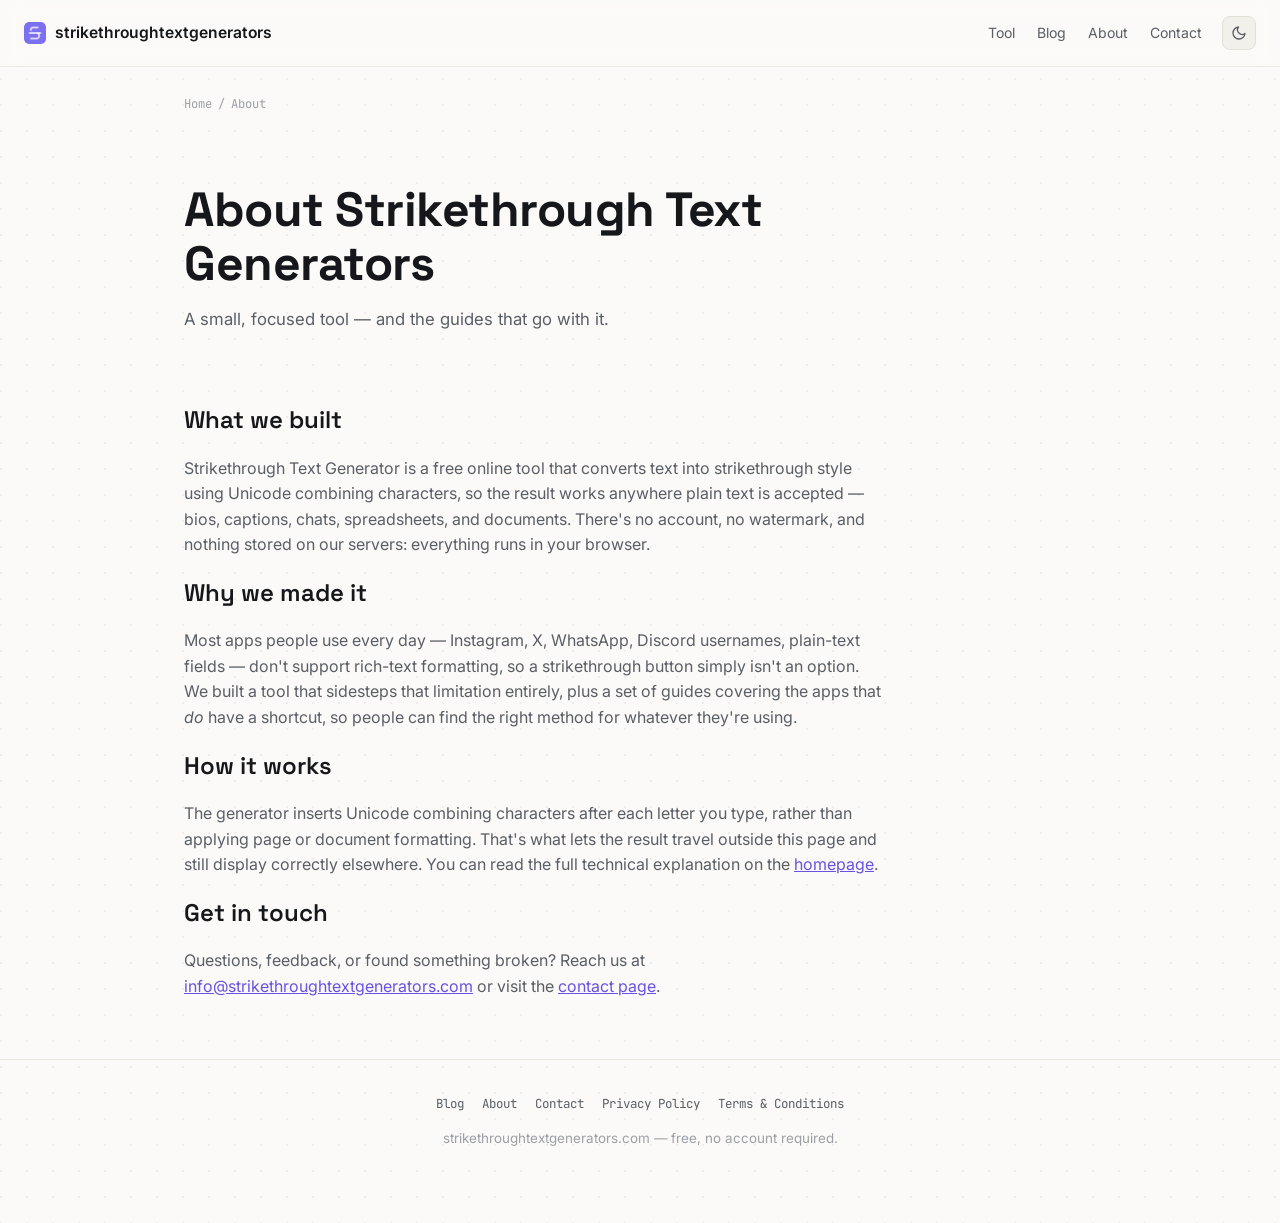
==== about/index.html @ 2385ddaf "Add files via upload" ====
<!DOCTYPE html>
<html lang="en">
<head>
<meta charset="UTF-8">
<meta name="viewport" content="width=device-width, initial-scale=1.0">
<title>About Us — Strikethrough Text Generators</title>
<meta name="description" content="Strikethrough Text Generators is a free, no-signup tool for generating Unicode strikethrough text, built to work in bios, chats, docs, and anywhere else plain text goes.">
<meta name="robots" content="index, follow">
<link rel="canonical" href="https://strikethroughtextgenerators.com/about/">
<link rel="icon" type="image/png" href="/favicon-96x96.png" sizes="96x96" />
<link rel="icon" type="image/svg+xml" href="/favicon.svg" />
<link rel="shortcut icon" href="/favicon.ico" />
<link rel="apple-touch-icon" sizes="180x180" href="/apple-touch-icon.png" />
<meta name="apple-mobile-web-app-title" content="strikethroughtextgenerators" />
<link rel="manifest" href="/site.webmanifest" />

<meta property="og:type" content="website">
<meta property="og:title" content="About Us — Strikethrough Text Generators">
<meta property="og:description" content="A free, no-signup tool for generating Unicode strikethrough text.">
<meta property="og:url" content="https://strikethroughtextgenerators.com/about/">
<meta property="og:site_name" content="Strikethrough Text Generators">

<script>(function(){try{if(localStorage.getItem('stg-theme')==='dark'){document.documentElement.setAttribute('data-theme','dark');}}catch(e){}})();</script>

<script type="application/ld+json">
{ "@context":"https://schema.org","@type":"BreadcrumbList","itemListElement":[
  {"@type":"ListItem","position":1,"name":"Home","item":"https://strikethroughtextgenerators.com/"},
  {"@type":"ListItem","position":2,"name":"About","item":"https://strikethroughtextgenerators.com/about/"}
]}
</script>
<script type="application/ld+json">
{ "@context":"https://schema.org","@type":"AboutPage",
  "url":"https://strikethroughtextgenerators.com/about/",
  "mainEntity":{"@type":"Organization","name":"Strikethrough Text Generators","url":"https://strikethroughtextgenerators.com/","email":"info@strikethroughtextgenerators.com"} }
</script>

<link rel="preconnect" href="https://fonts.googleapis.com">
<link rel="preconnect" href="https://fonts.gstatic.com" crossorigin>
<link href="https://fonts.googleapis.com/css2?family=Space+Grotesk:wght@500;600;700&family=Inter:wght@400;500;600&family=JetBrains+Mono:wght@400;500&display=swap" rel="stylesheet">
<link rel="stylesheet" href="/assets/css/style.css">
</head>
<body>

<header class="top">
  <a class="brand" href="/"><img src="/favicon-96x96.png" alt="Strikethrough Text Generators logo" width="22" height="22" style="border-radius:5px;display:block;"><span class="brand-text">strikethroughtextgenerators</span></a>
  <div class="header-right">
    <button class="mobile-menu-btn" id="mobileMenuToggle" type="button" aria-label="Menu" aria-expanded="false">
  <svg viewBox="0 0 24 24" fill="none" stroke="currentColor" stroke-width="2" stroke-linecap="round"><path d="M3 6h18M3 12h18M3 18h18"/></svg>
</button>
    <nav class="top-links"><a href="/#tool">Tool</a><a href="/blog/">Blog</a><a href="/about/">About</a><a href="/contact/">Contact</a></nav>
    <button class="theme-toggle" id="themeToggle" type="button" aria-label="Toggle dark mode" aria-pressed="false">
      <svg class="icon-moon" viewBox="0 0 24 24" fill="none" stroke="currentColor" stroke-width="2" stroke-linecap="round" stroke-linejoin="round"><path d="M21 12.79A9 9 0 1 1 11.21 3 7 7 0 0 0 21 12.79z"/></svg>
      <svg class="icon-sun" viewBox="0 0 24 24" fill="none" stroke="currentColor" stroke-width="2" stroke-linecap="round" stroke-linejoin="round"><circle cx="12" cy="12" r="4"/><path d="M12 2v2M12 20v2M4.93 4.93l1.41 1.41M17.66 17.66l1.41 1.41M2 12h2M20 12h2M6.34 17.66l-1.41 1.41M19.07 4.93l-1.41 1.41"/></svg>
    </button>
  </div>
</header>

<div class="wrap">
  <p class="breadcrumb"><a href="/">Home</a><span class="sep">/</span>About</p>
  <section class="hero" style="text-align:left; padding-left:0; padding-right:0;">
    <h1 style="margin-left:0;">About Strikethrough Text Generators</h1>
    <p class="lede" style="margin-left:0;">A small, focused tool — and the guides that go with it.</p>
  </section>
</div>

<main>
  <div class="wrap">
    <section class="section">
      <h2>What we built</h2>
      <p>Strikethrough Text Generator is a free online tool that converts text into strikethrough style using Unicode combining characters, so the result works anywhere plain text is accepted — bios, captions, chats, spreadsheets, and documents. There's no account, no watermark, and nothing stored on our servers: everything runs in your browser.</p>

      <h2>Why we made it</h2>
      <p>Most apps people use every day — Instagram, X, WhatsApp, Discord usernames, plain-text fields — don't support rich-text formatting, so a strikethrough button simply isn't an option. We built a tool that sidesteps that limitation entirely, plus a set of guides covering the apps that <em>do</em> have a shortcut, so people can find the right method for whatever they're using.</p>

      <h2>How it works</h2>
      <p>The generator inserts Unicode combining characters after each letter you type, rather than applying page or document formatting. That's what lets the result travel outside this page and still display correctly elsewhere. You can read the full technical explanation on the <a href="/">homepage</a>.</p>

      <h2>Get in touch</h2>
      <p>Questions, feedback, or found something broken? Reach us at <a href="mailto:info@strikethroughtextgenerators.com">info@strikethroughtextgenerators.com</a> or visit the <a href="/contact/">contact page</a>.</p>
    </section>
  </div>
</main>

<footer class="site-footer">
  <div class="foot-links"><a href="/blog/">Blog</a><a href="/about/">About</a><a href="/contact/">Contact</a><a href="/privacy/">Privacy Policy</a><a href="/terms/">Terms &amp; Conditions</a></div>
  <p>strikethroughtextgenerators.com — free, no account required.</p>
</footer>

<script src="/assets/js/theme.js"></script>
</body>
</html>
---- assets/css/style.css ----
/* ============================================================
   strikethroughtextgenerators.com — shared sitewide stylesheet
   Used by every page. Do not duplicate into individual pages.
   ============================================================ */

:root{
  /* light theme (default) */
  --bg: #FBFAF8;
  --bg-elevated: #F2F0EA;
  --bg-card: #FFFFFF;
  --border: #E3E0D8;
  --border-soft: #ECE9E1;
  --text: #16171A;
  --text-muted: #5A5E65;
  --text-faint: #9CA0A6;
  --accent: #6952E0;
  --accent-soft: rgba(105,82,224,0.09);
  --accent-contrast: #FFFFFF;
  --line: #D9852B;
  --dot: rgba(20,20,25,0.055);
  --radius: 10px;
  --success: #1E9A56;
  color-scheme: light;
}
html[data-theme="dark"]{
  --bg: #0A0B0D;
  --bg-elevated: #131417;
  --bg-card: #17181C;
  --border: #24262B;
  --border-soft: #1C1D21;
  --text: #F1F2F4;
  --text-muted: #90959E;
  --text-faint: #5B6068;
  --accent: #7C6FF0;
  --accent-soft: rgba(124,111,240,0.14);
  --accent-contrast: #FFFFFF;
  --line: #F2B84B;
  --dot: rgba(255,255,255,0.045);
  --success: #4ADE80;
  color-scheme: dark;
}

*{box-sizing:border-box;}
html{scroll-behavior:smooth;}
body{
  margin:0;
  background:
    radial-gradient(circle at 1px 1px, var(--dot) 1px, transparent 0) 0 0/26px 26px,
    var(--bg);
  color:var(--text);
  font-family:'Inter', sans-serif;
  line-height:1.6;
  -webkit-font-smoothing:antialiased;
  transition: background-color .2s ease, color .2s ease;
}
a{color:var(--accent);}
.mono{font-family:'JetBrains Mono', monospace;}
img{max-width:100%; height:auto;}

.wrap{max-width:960px; margin:0 auto; padding:0 24px;}
@media (max-width:480px){ .wrap{padding:0 16px;} }

/* ---------- header ---------- */
header.top{
  position:sticky; top:0; z-index:20;
  display:flex; align-items:center; justify-content:space-between; gap:12px;
  padding:16px 24px;
  background:color-mix(in srgb, var(--bg) 82%, transparent);
  backdrop-filter:blur(10px);
  border-bottom:1px solid var(--border-soft);
}
@media (max-width:480px){ header.top{padding:14px 16px;} }

.brand{display:flex; align-items:center; gap:9px; font-weight:600; font-size:0.98rem; white-space:nowrap; text-decoration:none; color:var(--text);}
.brand-mark{
  width:22px; height:22px; border-radius:5px;
  background:linear-gradient(135deg, var(--accent), #4B3FD1);
  display:flex; align-items:center; justify-content:center;
  font-family:'JetBrains Mono', monospace; font-size:12px; font-weight:700; color:#fff;
  flex:0 0 auto;
}
@media (max-width:420px){ .brand span.brand-text{display:none;} }

.header-right{display:flex; align-items:center; gap:20px;}
nav.top-links{display:flex; gap:22px; font-size:0.88rem; color:var(--text-muted);}
nav.top-links a{color:var(--text-muted); text-decoration:none;}
nav.top-links a:hover{color:var(--text);}
@media (max-width:680px){ nav.top-links{display:none;} }

.theme-toggle{
  display:flex; align-items:center; justify-content:center;
  width:34px; height:34px; border-radius:8px;
  background:var(--bg-elevated); border:1px solid var(--border);
  color:var(--text-muted); cursor:pointer; flex:0 0 auto;
}
.theme-toggle:hover{color:var(--text); border-color:var(--accent);}
.theme-toggle svg{width:16px; height:16px;}
.theme-toggle .icon-sun{display:none;}
html[data-theme="dark"] .theme-toggle .icon-moon{display:none;}
html[data-theme="dark"] .theme-toggle .icon-sun{display:block;}
.theme-toggle:focus-visible{ outline:2px solid var(--accent); outline-offset:2px; }

.mobile-menu-btn{display:none;}
@media (max-width:680px){
  header.top{position:sticky;}
  .mobile-menu-btn{display:flex; align-items:center; justify-content:center; width:34px; height:34px; border-radius:8px; background:var(--bg-elevated); border:1px solid var(--border); color:var(--text-muted); cursor:pointer;}
  .mobile-menu-btn svg{width:18px; height:18px;}
  nav.top-links{
    display:none; position:absolute; top:100%; left:0; right:0;
    flex-direction:column; background:var(--bg-card); border-bottom:1px solid var(--border);
    padding:16px 24px; gap:16px; z-index:30;
  }
  nav.top-links.open{display:flex;}
}

/* ---------- breadcrumb ---------- */
.breadcrumb{
  font-family:'JetBrains Mono', monospace; font-size:0.76rem; color:var(--text-faint);
  padding:16px 0 0; display:flex; gap:6px; flex-wrap:wrap;
}
.breadcrumb a{color:var(--text-faint); text-decoration:none;}
.breadcrumb a:hover{color:var(--accent);}
.breadcrumb span.sep{color:var(--text-faint);}

/* ---------- hero (shared shape, page-specific text) ---------- */
.hero{padding:56px 24px 24px; text-align:center;}
@media (max-width:600px){ .hero{padding:40px 16px 18px;} }
.badge{
  display:inline-flex; align-items:center; gap:7px;
  font-family:'JetBrains Mono', monospace; font-size:0.72rem;
  color:var(--text-muted);
  border:1px solid var(--border); border-radius:20px;
  padding:5px 12px; margin-bottom:20px;
}
.badge .dot{width:6px; height:6px; border-radius:50%; background:var(--success);}

h1{
  font-family:'Space Grotesk', sans-serif;
  font-weight:700;
  font-size:clamp(1.8rem, 6vw, 3rem);
  line-height:1.12;
  margin:0 auto 16px;
  max-width:22ch;
  letter-spacing:-0.01em;
}
.strike-wrap{position:relative; display:inline-block;}
.strike-wrap svg{position:absolute; left:-2%; top:52%; width:104%; height:auto; pointer-events:none;}
.strike-wrap path{
  stroke:var(--line); stroke-width:4; fill:none; stroke-linecap:round;
  stroke-dasharray:340; stroke-dashoffset:340;
  animation: draw 0.9s 0.4s cubic-bezier(.65,0,.35,1) forwards;
}
@media (prefers-reduced-motion: reduce){ .strike-wrap path{ animation:none; stroke-dashoffset:0; } }
@keyframes draw{ to{ stroke-dashoffset:0; } }

.lede{color:var(--text-muted); font-size:1.05rem; max-width:56ch; margin:0 auto;}
@media (max-width:480px){ .lede{font-size:0.96rem;} }

/* ---------- generic content sections (blog + info pages) ---------- */
main .section{padding:44px 0;}
@media (max-width:600px){ main .section{padding:32px 0;} }

main .section h2{
  font-family:'Space Grotesk', sans-serif; font-weight:600;
  font-size:1.5rem; margin:0 0 14px;
}
@media (max-width:480px){ main .section h2{font-size:1.28rem;} }

main .section h3{
  font-family:'Space Grotesk', sans-serif; font-weight:600;
  font-size:1.15rem; margin:26px 0 10px;
}

main .section .eyebrow{
  font-family:'JetBrains Mono', monospace; font-size:0.72rem;
  color:var(--accent); text-transform:uppercase; letter-spacing:0.1em;
  margin:0 0 10px;
}
main .section p{color:var(--text-muted); max-width:70ch;}
main .section p + p{margin-top:12px;}
main .section ul, main .section ol{color:var(--text-muted); max-width:70ch; padding-left:22px;}
main .section li + li{margin-top:6px;}
main .section strong{color:var(--text);}
main .section code{
  font-family:'JetBrains Mono', monospace; font-size:0.88em;
  background:var(--bg-elevated); border:1px solid var(--border);
  padding:2px 6px; border-radius:4px; color:var(--text);
}

/* ---------- callout / CTA box ---------- */
.callout{
  background:var(--bg-card); border:1px solid var(--border); border-radius:var(--radius);
  padding:20px 22px; margin:24px 0;
}
.callout p{margin:0 0 12px;}
.callout .btn{
  display:inline-flex; align-items:center; gap:8px;
  font-family:'JetBrains Mono', monospace; font-weight:500; font-size:0.85rem;
  background:var(--accent); color:var(--accent-contrast); border:none;
  padding:10px 16px; border-radius:7px; text-decoration:none;
}
.callout .btn:hover{filter:brightness(1.1);}

/* ---------- comparison / shortcut table ---------- */
table.shortcut-table{
  width:100%; border-collapse:collapse; margin:18px 0;
  font-size:0.92rem;
}
table.shortcut-table th, table.shortcut-table td{
  border:1px solid var(--border); padding:10px 12px; text-align:left;
}
table.shortcut-table th{
  background:var(--bg-elevated); font-family:'JetBrains Mono', monospace; font-size:0.78rem;
  text-transform:uppercase; letter-spacing:0.05em; color:var(--text-muted);
}
table.shortcut-table td{color:var(--text-muted);}
table.shortcut-table td strong{color:var(--text);}
@media (max-width:640px){
  table.shortcut-table{font-size:0.84rem;}
  table.shortcut-table th, table.shortcut-table td{padding:8px;}
}

/* ---------- platform grid (reused from homepage) ---------- */
.platform-grid{
  display:grid; grid-template-columns:repeat(auto-fit,minmax(150px,1fr));
  gap:1px; background:var(--border); border:1px solid var(--border); margin-top:22px; border-radius:var(--radius); overflow:hidden;
}
@media (max-width:480px){ .platform-grid{grid-template-columns:repeat(2,1fr);} }
.platform-cell{background:var(--bg-card); padding:16px;}
.platform-cell .name{font-family:'JetBrains Mono', monospace; font-weight:500; font-size:0.85rem;}
.platform-cell .note{font-size:0.82rem; color:var(--text-faint); margin-top:4px;}

/* ---------- steps ---------- */
ol.steps{list-style:none; padding-left:0; counter-reset:step; margin-top:20px;}
ol.steps li{counter-increment:step; display:flex; gap:16px; padding:14px 0; border-top:1px solid var(--border-soft);}
ol.steps li:last-child{border-bottom:1px solid var(--border-soft);}
ol.steps li::before{
  content:counter(step); font-family:'JetBrains Mono', monospace; color:var(--accent);
  width:22px; flex:0 0 auto;
}
ol.steps li p{margin:0; color:var(--text);}
ol.steps li .sub{display:block; color:var(--text-muted); font-size:0.9rem; margin-top:2px;}

/* ---------- FAQ ---------- */
.faq-item{border-top:1px solid var(--border-soft); padding:16px 0;}
.faq-item:last-child{border-bottom:1px solid var(--border-soft);}
.faq-item summary{
  cursor:pointer; list-style:none; display:flex; justify-content:space-between; align-items:center;
  font-weight:500; font-size:0.98rem; gap:12px; color:var(--text);
}
.faq-item summary::-webkit-details-marker{display:none;}
.faq-item summary::after{content:"+"; color:var(--accent); font-family:'JetBrains Mono', monospace;}
.faq-item[open] summary::after{content:"–";}
.faq-item .a{color:var(--text-muted); margin-top:10px; max-width:64ch; font-size:0.94rem;}

/* ---------- related / internal links ---------- */
.related-grid{
  display:grid; grid-template-columns:repeat(auto-fit,minmax(220px,1fr));
  gap:14px; margin-top:20px;
}
.related-card{
  display:block; background:var(--bg-card); border:1px solid var(--border);
  border-radius:var(--radius); padding:16px 18px; text-decoration:none;
}
.related-card:hover{border-color:var(--accent);}
.related-card .k{font-family:'JetBrains Mono', monospace; font-size:0.7rem; color:var(--accent); text-transform:uppercase; letter-spacing:0.08em;}
.related-card .t{color:var(--text); font-weight:600; margin-top:6px; font-size:0.98rem;}

/* ---------- blog index list ---------- */
.post-list{margin-top:24px;}
.post-item{
  display:block; padding:20px 0; border-top:1px solid var(--border-soft); text-decoration:none;
}
.post-item:last-child{border-bottom:1px solid var(--border-soft);}
.post-item .t{font-family:'Space Grotesk', sans-serif; font-weight:600; font-size:1.15rem; color:var(--text);}
.post-item .d{color:var(--text-muted); font-size:0.92rem; margin-top:6px; max-width:65ch;}
.post-item:hover .t{color:var(--accent);}

.post-item{display:flex; gap:16px; align-items:center;}
.post-item img{width:96px; height:64px; object-fit:cover; border-radius:8px; flex:0 0 auto;}
.post-item .txt{flex:1;}
@media (max-width:480px){ .post-item img{width:72px; height:48px;} }

/* ---------- buttons (shared) ---------- */
button.primary, a.primary{
  font-family:'JetBrains Mono', monospace; font-weight:500; font-size:0.85rem;
  background:var(--accent); color:var(--accent-contrast); border:none;
  padding:10px 16px; border-radius:7px; cursor:pointer; text-decoration:none; display:inline-block;
}
button.primary:hover, a.primary:hover{filter:brightness(1.1);}
button.ghost, a.ghost{
  font-family:'JetBrains Mono', monospace; font-weight:500; font-size:0.85rem;
  background:transparent; color:var(--text-muted); border:1px solid var(--border);
  padding:10px 16px; border-radius:7px; cursor:pointer; text-decoration:none; display:inline-block;
}
button.ghost:hover, a.ghost:hover{color:var(--text); border-color:var(--accent);}
button:focus-visible, a:focus-visible{ outline:2px solid var(--accent); outline-offset:2px; }

/* ---------- simple form (contact page) ---------- */
.form-field{margin-bottom:16px;}
.form-field label{display:block; font-family:'JetBrains Mono', monospace; font-size:0.75rem; text-transform:uppercase; letter-spacing:0.06em; color:var(--text-faint); margin-bottom:6px;}
.form-field input, .form-field textarea{
  width:100%; padding:10px 12px; border-radius:7px; border:1px solid var(--border);
  background:var(--bg-card); color:var(--text); font-family:'Inter',sans-serif; font-size:0.95rem;
}
.form-field textarea{min-height:120px; resize:vertical;}
.form-field input:focus, .form-field textarea:focus{outline:2px solid var(--accent); outline-offset:1px;}

/* ---------- footer ---------- */
footer.site-footer{
  border-top:1px solid var(--border-soft);
  padding:34px 24px 60px; text-align:center;
  color:var(--text-faint); font-size:0.84rem;
}
footer.site-footer .foot-links{
  display:flex; justify-content:center; gap:18px; flex-wrap:wrap; margin-bottom:14px;
  font-family:'JetBrains Mono', monospace; font-size:0.78rem;
}
footer.site-footer .foot-links a{color:var(--text-muted); text-decoration:none;}
footer.site-footer .foot-links a:hover{color:var(--accent);}

@media (prefers-reduced-motion: reduce){ *{transition:none !important;} }
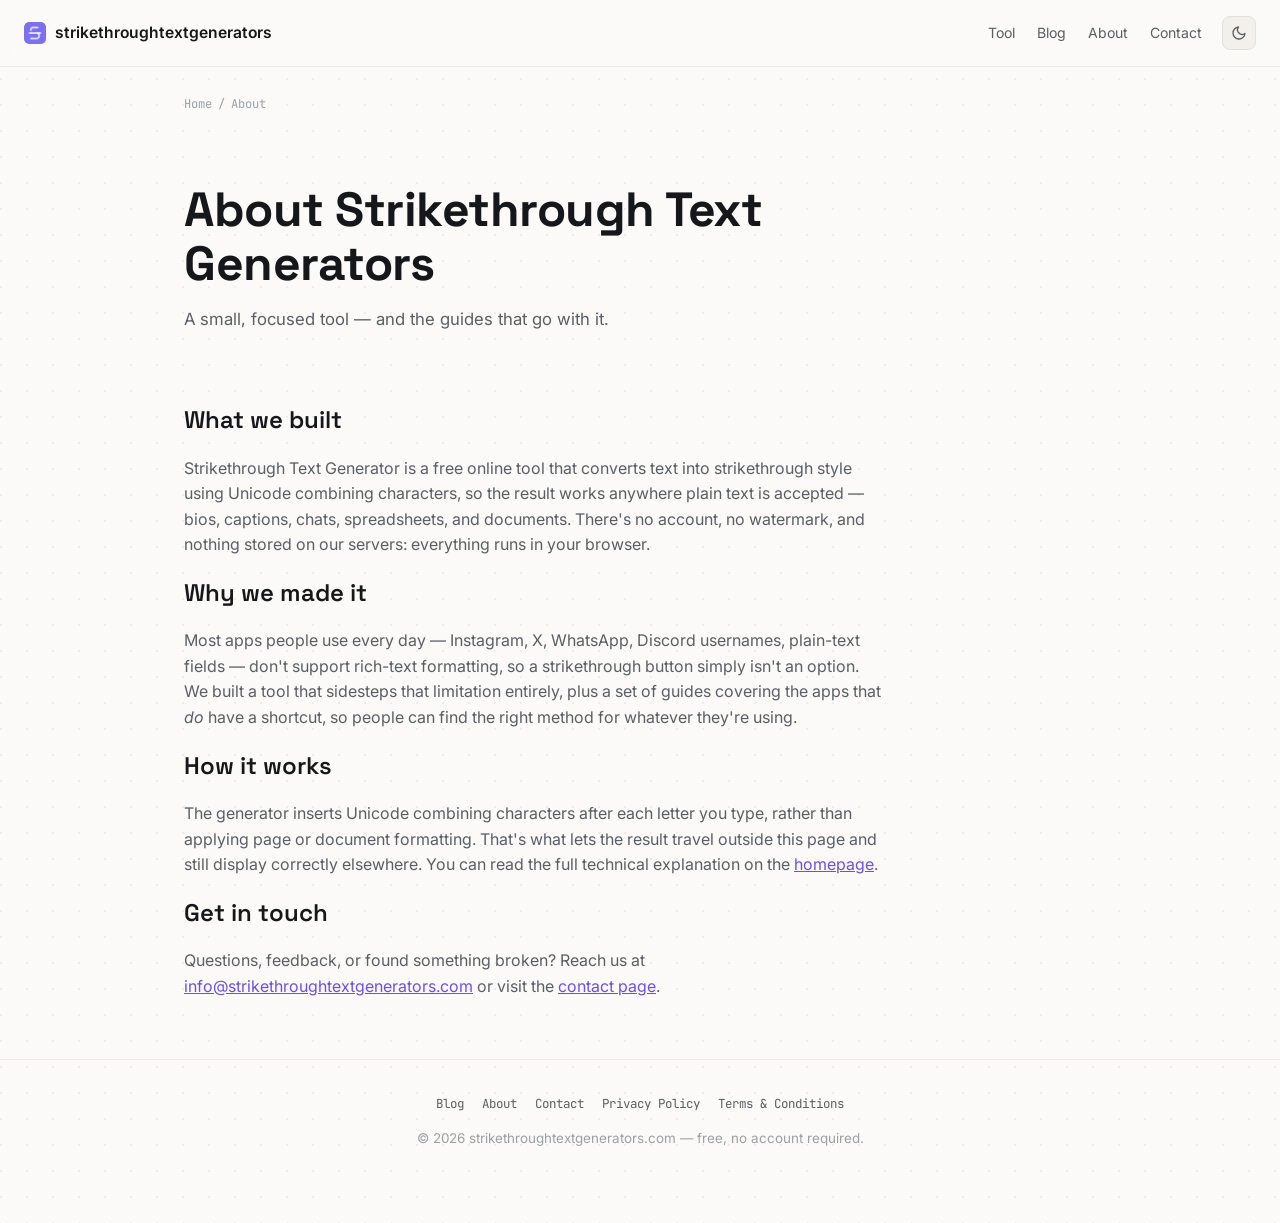
==== commit ce4afd6f: "Update SEO content and site footer" ====
--- a/about/index.html
+++ b/about/index.html
@@ -2,6 +2,13 @@
 <html lang="en">
 <head>
 <meta charset="UTF-8">
+  <!-- Google Tag Manager -->
+<script>(function(w,d,s,l,i){w[l]=w[l]||[];w[l].push({'gtm.start':
+new Date().getTime(),event:'gtm.js'});var f=d.getElementsByTagName(s)[0],
+j=d.createElement(s),dl=l!='dataLayer'?'&l='+l:'';j.async=true;j.src=
+'https://www.googletagmanager.com/gtm.js?id='+i+dl;f.parentNode.insertBefore(j,f);
+})(window,document,'script','dataLayer','GTM-W62FLDHG');</script>
+<!-- End Google Tag Manager -->
 <meta name="viewport" content="width=device-width, initial-scale=1.0">
 <title>About Us — Strikethrough Text Generators</title>
 <meta name="description" content="Strikethrough Text Generators is a free, no-signup tool for generating Unicode strikethrough text, built to work in bios, chats, docs, and anywhere else plain text goes.">
@@ -40,6 +47,10 @@
 <link rel="stylesheet" href="/assets/css/style.css">
 </head>
 <body>
+  <!-- Google Tag Manager (noscript) -->
+<noscript><iframe src="https://www.googletagmanager.com/ns.html?id=GTM-W62FLDHG"
+height="0" width="0" style="display:none;visibility:hidden"></iframe></noscript>
+<!-- End Google Tag Manager (noscript) -->
 
 <header class="top">
   <a class="brand" href="/"><img src="/favicon-96x96.png" alt="Strikethrough Text Generators logo" width="22" height="22" style="border-radius:5px;display:block;"><span class="brand-text">strikethroughtextgenerators</span></a>
@@ -83,7 +94,7 @@
 
 <footer class="site-footer">
   <div class="foot-links"><a href="/blog/">Blog</a><a href="/about/">About</a><a href="/contact/">Contact</a><a href="/privacy/">Privacy Policy</a><a href="/terms/">Terms &amp; Conditions</a></div>
-  <p>strikethroughtextgenerators.com — free, no account required.</p>
+  <p>© 2026 strikethroughtextgenerators.com — free, no account required.</p>
 </footer>
 
 <script src="/assets/js/theme.js"></script>
--- a/assets/css/style.css
+++ b/assets/css/style.css
@@ -296,6 +296,8 @@
 button.ghost:hover, a.ghost:hover{color:var(--text); border-color:var(--accent);}
 button:focus-visible, a:focus-visible{ outline:2px solid var(--accent); outline-offset:2px; }
 
+html[data-theme="dark"] button.ghost, html[data-theme="dark"] a.ghost{ border-color:#3A3D44; }
+
 /* ---------- simple form (contact page) ---------- */
 .form-field{margin-bottom:16px;}
 .form-field label{display:block; font-family:'JetBrains Mono', monospace; font-size:0.75rem; text-transform:uppercase; letter-spacing:0.06em; color:var(--text-faint); margin-bottom:6px;}
